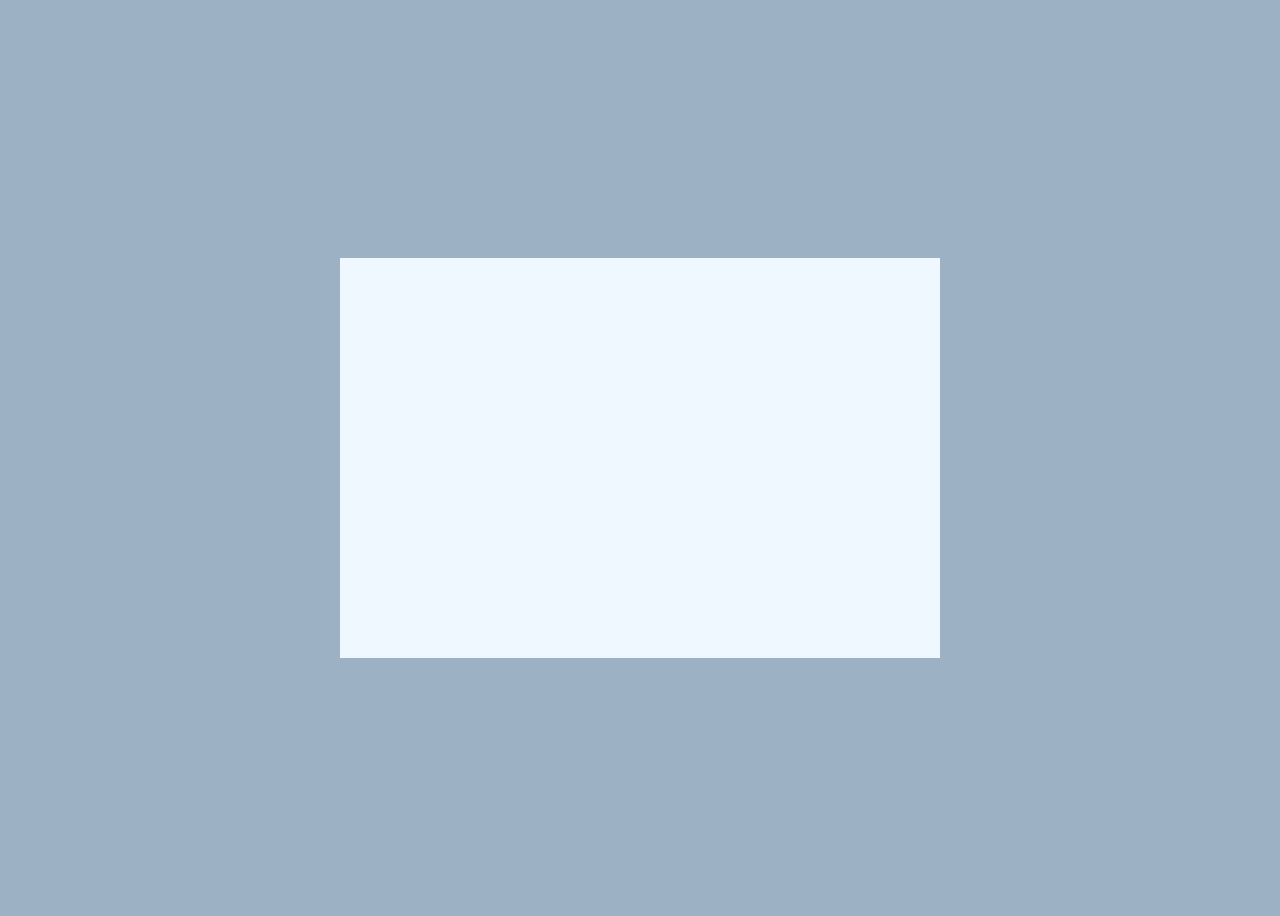
==== index.html @ 1062fd70 "started login form mini project" ====
<!DOCTYPE html>
<html lang="en">
<head>
    <meta charset="UTF-8">
    <meta name="viewport" content="width=device-width, initial-scale=1.0">
    <title>Document</title>
    <link rel="stylesheet" href ="styler.css">
</head>
<body>
    <div class ="box">
        
    </div>
</body>
</html>
---- styler.css ----
.box{
    width : 600px;
    height : 400px;
    background-color: aliceblue;
}
body{
    background-color: rgb(156, 177, 196);
    display: flex;
    justify-content: center;
    align-items: center;
    height: 100vh;
}
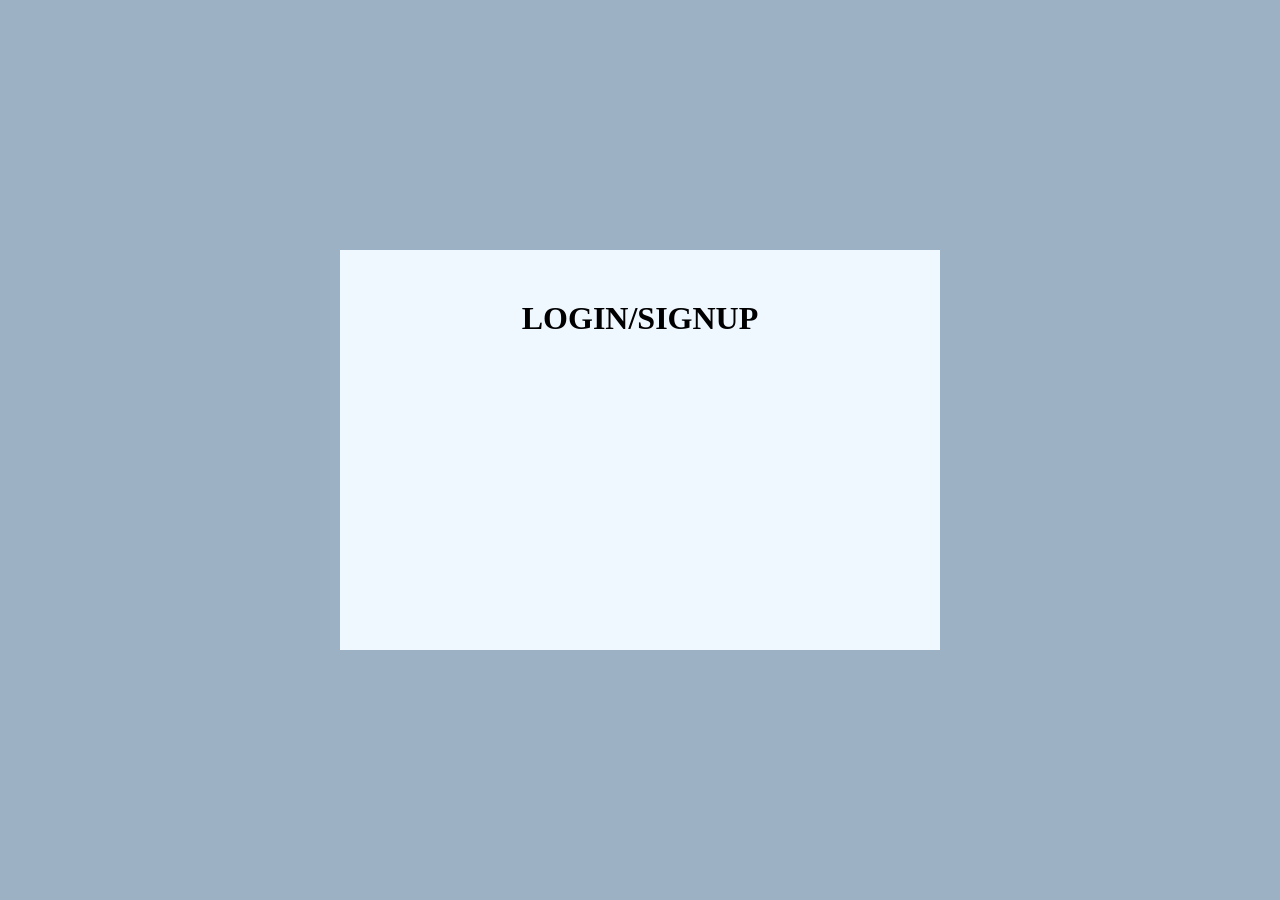
==== commit ba497c59: "added text" ====
--- a/index.html
+++ b/index.html
@@ -8,7 +8,9 @@
 </head>
 <body>
     <div class ="box">
-        
+        <form>
+            <h1>LOGIN/SIGNUP</h1>
+        </form>
     </div>
 </body>
 </html>
--- a/styler.css
+++ b/styler.css
@@ -1,7 +1,21 @@
+*{
+    padding: 0px;
+    margin: 0px;
+    box-sizing: border-box;
+}
+
+h1{
+   
+    text-align: center;
+}
+
+
 .box{
     width : 600px;
     height : 400px;
     background-color: aliceblue;
+    padding: 50px;
+    margin: 10px;
 }
 body{
     background-color: rgb(156, 177, 196);
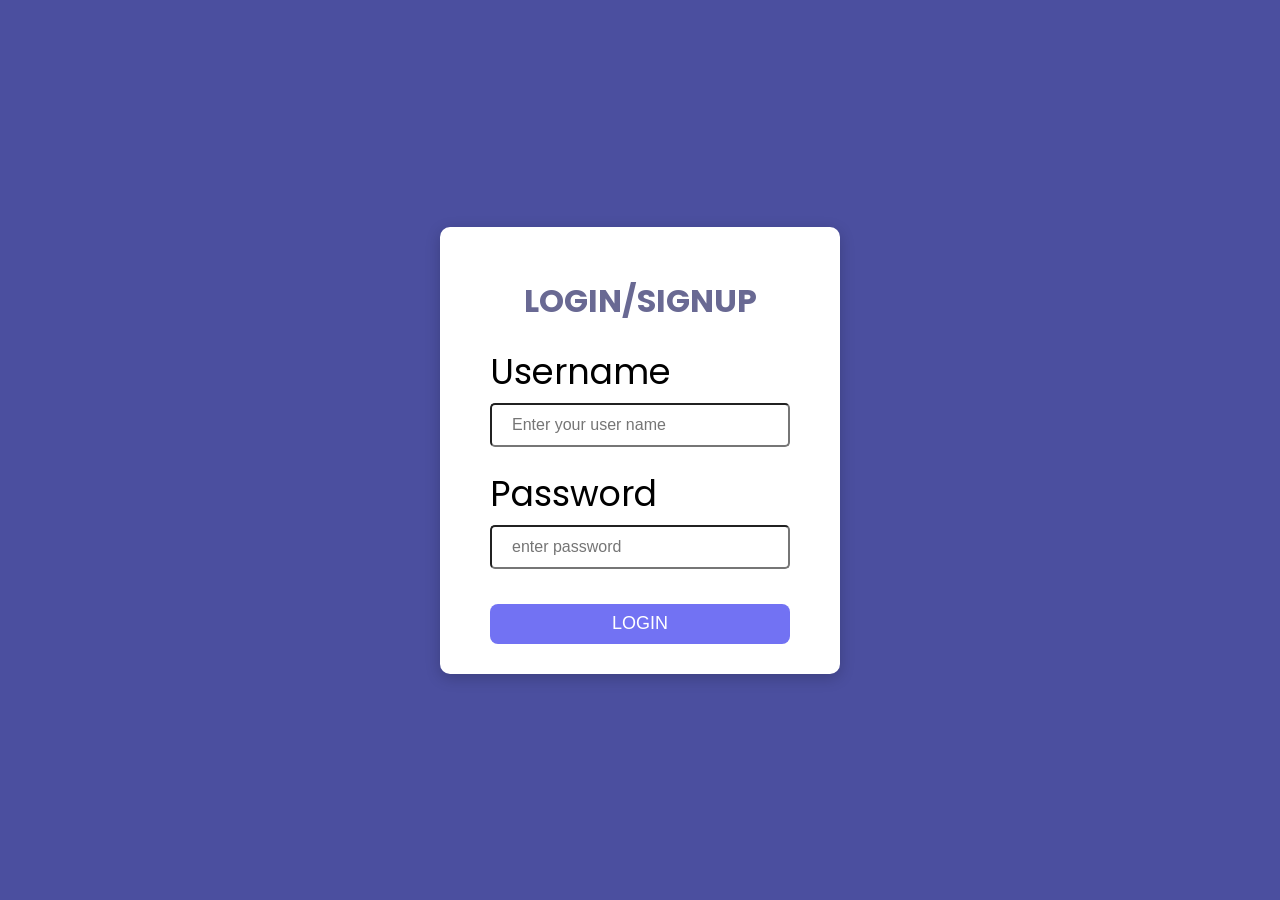
==== commit fe2078f2: "Updated login form UI" ====
--- a/index.html
+++ b/index.html
@@ -5,11 +5,25 @@
     <meta name="viewport" content="width=device-width, initial-scale=1.0">
     <title>Document</title>
     <link rel="stylesheet" href ="styler.css">
+    <link rel="preconnect" href="https://fonts.googleapis.com">
+<link rel="preconnect" href="https://fonts.gstatic.com" crossorigin>
+
+<link href="https://fonts.googleapis.com/css2?family=Poppins:wght@300;400;500;600&display=swap" rel="stylesheet">
 </head>
 <body>
     <div class ="box">
         <form>
             <h1>LOGIN/SIGNUP</h1>
+            <div>
+<label for="first" style="display: block;">Username</label>
+<input type="text"id="first" placeholder="Enter your user name">
+</div>
+
+<div>
+<label for="second" style="display: block;">Password</label>
+<input type="password" id="second" placeholder="enter password">
+</div>
+<button>LOGIN</button>
         </form>
     </div>
 </body>
--- a/styler.css
+++ b/styler.css
@@ -7,20 +7,55 @@
 h1{
    
     text-align: center;
+    margin-bottom: 20px;
+    color: rgb(105, 105, 147);
 }
 
 
 .box{
-    width : 600px;
-    height : 400px;
-    background-color: aliceblue;
+    width : 400px;
+   
+    background-color:white;
     padding: 50px;
     margin: 10px;
+    border-radius: 10px;
+    padding-bottom: 30px;
+        box-shadow: 0 4px 15px rgba(0,0,0,0.2);
+    font-family: 'Poppins', sans-serif;
+
 }
 body{
-    background-color: rgb(156, 177, 196);
+    background-color: rgb(75, 79, 159);
     display: flex;
     justify-content: center;
     align-items: center;
     height: 100vh;
+     font-family: 'Poppins', sans-serif;
 }
+label{
+    font-size: 35px;
+    font-weight: 800px;
+    margin-bottom: 5px;
+}
+input{
+    width: 100%;
+    height: 40px;
+    padding: 20px;
+    font-size: medium;
+    margin-bottom: 20px;
+    border-radius: 5px;
+    box-sizing: border-box;
+}
+
+button{
+    display: block;
+    width: 100%;
+    height: 40px;
+    font-size: 18px;
+    margin-top: 15px;
+    border: none;
+    border-radius: 8px;
+    background-color: rgb(114, 114, 243);
+    color: white;
+    cursor: pointer;
+}
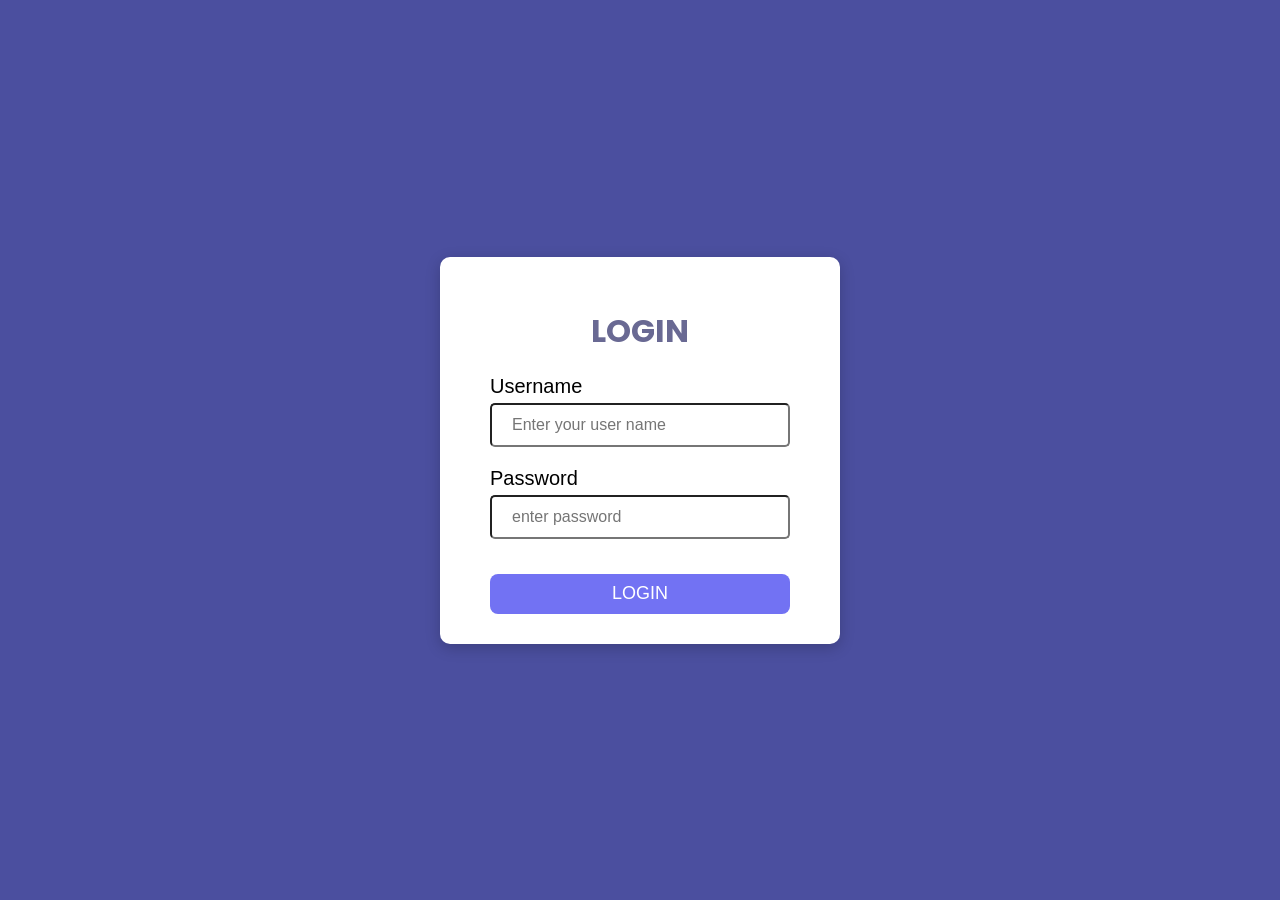
==== commit 3ef35182: "updated" ====
--- a/index.html
+++ b/index.html
@@ -13,7 +13,7 @@
 <body>
     <div class ="box">
         <form>
-            <h1>LOGIN/SIGNUP</h1>
+            <h1>LOGIN</h1>
             <div>
 <label for="first" style="display: block;">Username</label>
 <input type="text"id="first" placeholder="Enter your user name">
--- a/styler.css
+++ b/styler.css
@@ -33,9 +33,10 @@
      font-family: 'Poppins', sans-serif;
 }
 label{
-    font-size: 35px;
-    font-weight: 800px;
+    font-size: 20px;
+    font-weight: 300;
     margin-bottom: 5px;
+    font-style: inherit;
 }
 input{
     width: 100%;
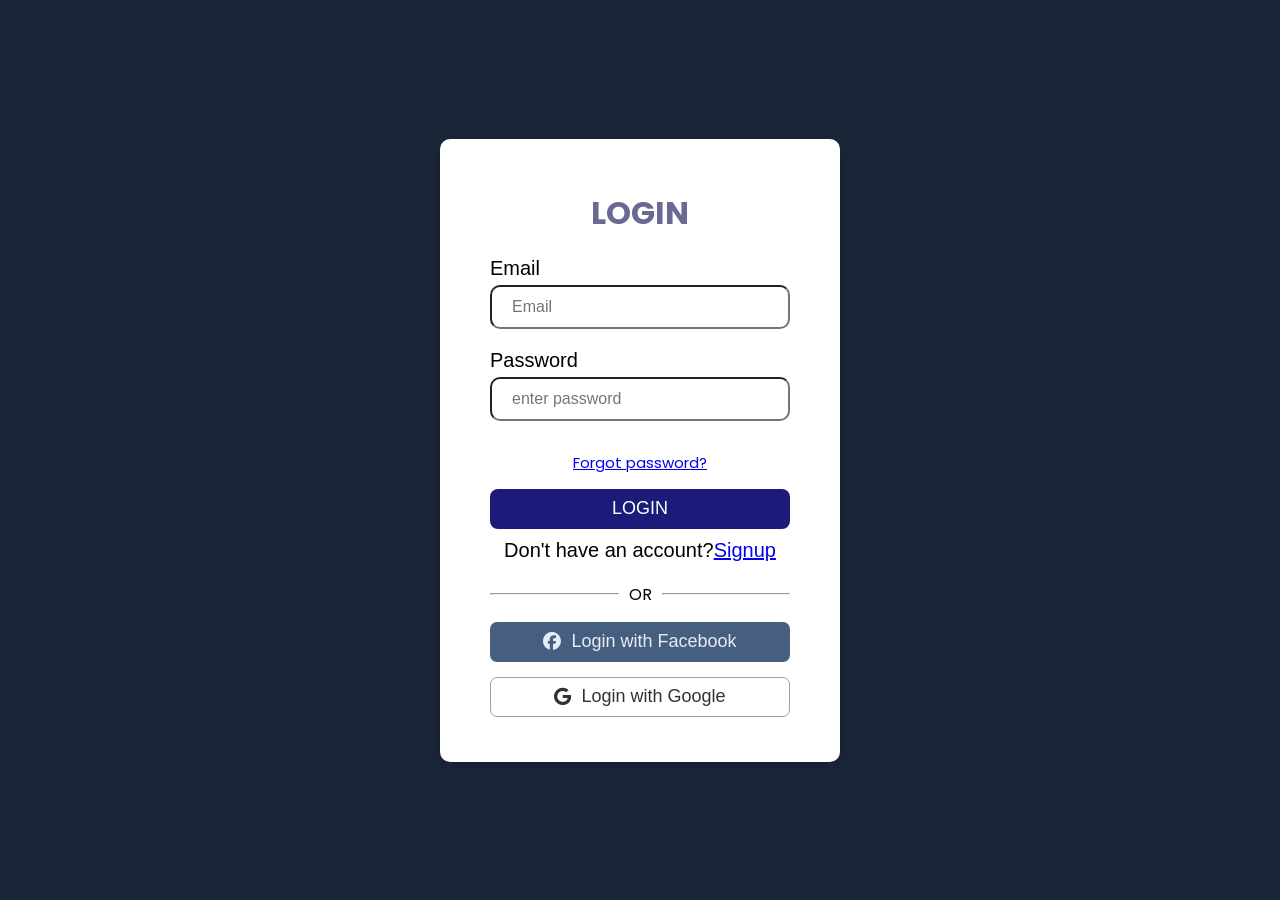
==== commit 0b763ff4: "updated login form UI" ====
--- a/index.html
+++ b/index.html
@@ -9,21 +9,40 @@
 <link rel="preconnect" href="https://fonts.gstatic.com" crossorigin>
 
 <link href="https://fonts.googleapis.com/css2?family=Poppins:wght@300;400;500;600&display=swap" rel="stylesheet">
+<link rel="stylesheet"
+href="https://cdnjs.cloudflare.com/ajax/libs/font-awesome/6.5.1/css/all.min.css">
 </head>
 <body>
     <div class ="box">
         <form>
             <h1>LOGIN</h1>
             <div>
-<label for="first" style="display: block;">Username</label>
-<input type="text"id="first" placeholder="Enter your user name">
+<label for="first" style="display: block;">Email</label>
+<input type="email"id="first" placeholder="Email" required>
 </div>
+       
 
 <div>
 <label for="second" style="display: block;">Password</label>
-<input type="password" id="second" placeholder="enter password">
+<input type="password" id="second" placeholder="enter password" required>
 </div>
-<button>LOGIN</button>
+<div class ="forgot-box">
+<a href="#">Forgot password?</a>
+</div>
+<button type="submit">LOGIN</button>
+<div class="don-box">
+    <label>Don't have an account?<a href="#">Signup</a></label>
+</div>
+<div class="or-box">
+    <hr>
+    <span>OR</span>
+    <hr>
+</div>
+<button type="button" class="social-btn Facebook">
+     <i class="fa-brands fa-facebook"></i>  Login with Facebook
+</button>
+<button type="button" class="social-btn Google">
+    <i class="fa-brands fa-google"></i > Login with Google</button>
         </form>
     </div>
 </body>
--- a/styler.css
+++ b/styler.css
@@ -25,12 +25,12 @@
 
 }
 body{
-    background-color: rgb(75, 79, 159);
+    background-color:#1a2739 ;
     display: flex;
     justify-content: center;
     align-items: center;
     height: 100vh;
-     font-family: 'Poppins', sans-serif;
+    font-family: Arial, Helvetica, sans-serif;
 }
 label{
     font-size: 20px;
@@ -44,8 +44,16 @@
     padding: 20px;
     font-size: medium;
     margin-bottom: 20px;
-    border-radius: 5px;
+    border-radius:10px;
     box-sizing: border-box;
+  background-color: white;
+    color:black;
+    transition: 0.3s;
+}
+input:focus{
+    outline: none;
+    border-color: #2563eb;
+    box-shadow: 0 0 5px rgba(37, 99, 235, 0.5);
 }
 
 button{
@@ -56,7 +64,71 @@
     margin-top: 15px;
     border: none;
     border-radius: 8px;
-    background-color: rgb(114, 114, 243);
+    background-color: rgb(27, 27, 121);
     color: white;
     cursor: pointer;
+    transition: 0.3s;
+}
+button:hover{
+    transform: translateY(-4px);
+    box-shadow: 0px 5px 15px rgba(0,0,0,0.3);
+}
+
+.forgot-box{
+    color: blue;
+    font-size: 15px;
+   text-align: center;
+    margin-top: 10px;
+}
+
+.don-box{
+    text-align: center;
+    margin-top: 10px;;
+    font-size: 8px;;
+}
+.or-box{
+    display: flex;
+    align-items: center;
+    gap: 10px;
+    margin-top:20px;
+}
+.or-box hr{
+    flex: 1;
+}
+.social-btn{
+    width: 100%;
+    height: 40px;
+    margin: 15px auto;
+    border: none;
+    border-radius: 7px;
+    color: white;
+    cursor: pointer;
+    transition: 0.3s;
+    font-size: 18px;
+    opacity: 0.8;
+    justify-content: center;
+    align-items: center;
+    display: flex;
+    
+    gap: 10px;
+
+
+}
+.Facebook{
+    background-color: #193761;
+    color: #e1e8f3;
+
+}
+.Google{
+    background-color: white;
+    color: black;
+   border: 1px solid #888;
+}
+.social-btn:hover{
+    transform:translateY(-4px);
+    box-shadow: 0px 5px 15px ;
+}
+
+.social-btn:active{
+    transform:scale(0.96);
 }
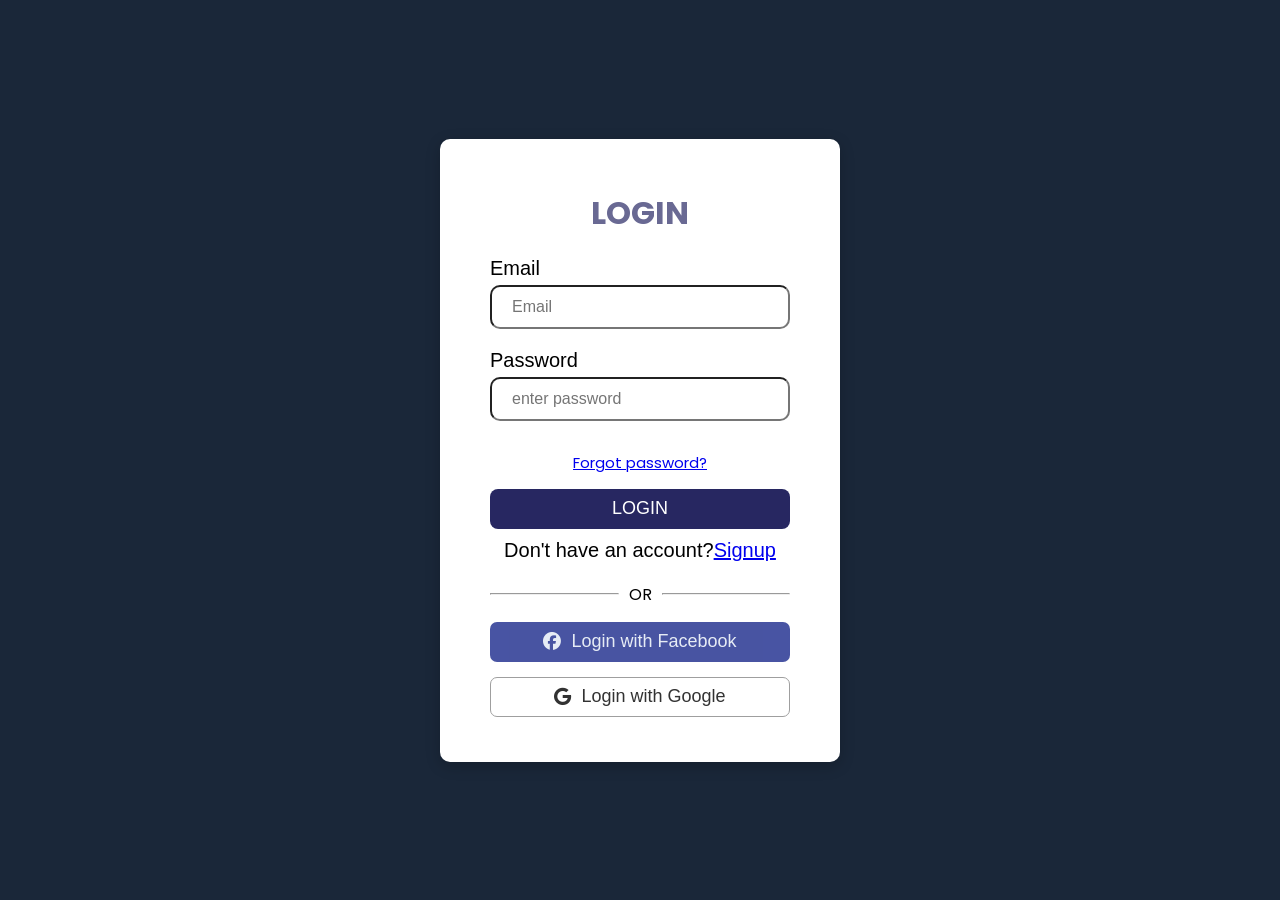
==== commit a5e7b3e9: "Added" ====
--- a/index.html
+++ b/index.html
@@ -3,7 +3,7 @@
 <head>
     <meta charset="UTF-8">
     <meta name="viewport" content="width=device-width, initial-scale=1.0">
-    <title>Document</title>
+    <title>LOGIN</title>
     <link rel="stylesheet" href ="styler.css">
     <link rel="preconnect" href="https://fonts.googleapis.com">
 <link rel="preconnect" href="https://fonts.gstatic.com" crossorigin>
@@ -31,7 +31,7 @@
 </div>
 <button type="submit">LOGIN</button>
 <div class="don-box">
-    <label>Don't have an account?<a href="#">Signup</a></label>
+    <label>Don't have an account?<a href="signup.html">Signup</a></label>
 </div>
 <div class="or-box">
     <hr>
--- a/styler.css
+++ b/styler.css
@@ -64,7 +64,7 @@
     margin-top: 15px;
     border: none;
     border-radius: 8px;
-    background-color: rgb(27, 27, 121);
+    background-color: rgb(39, 39, 97);
     color: white;
     cursor: pointer;
     transition: 0.3s;
@@ -115,7 +115,7 @@
 
 }
 .Facebook{
-    background-color: #193761;
+    background-color: #1b2a8c;
     color: #e1e8f3;
 
 }
@@ -131,4 +131,12 @@
 
 .social-btn:active{
     transform:scale(0.96);
+}
+.signup-form input{
+    margin-bottom: 25px;
+}
+
+.signup-form label{
+    display: block;
+    margin-bottom: 8px;
 }
